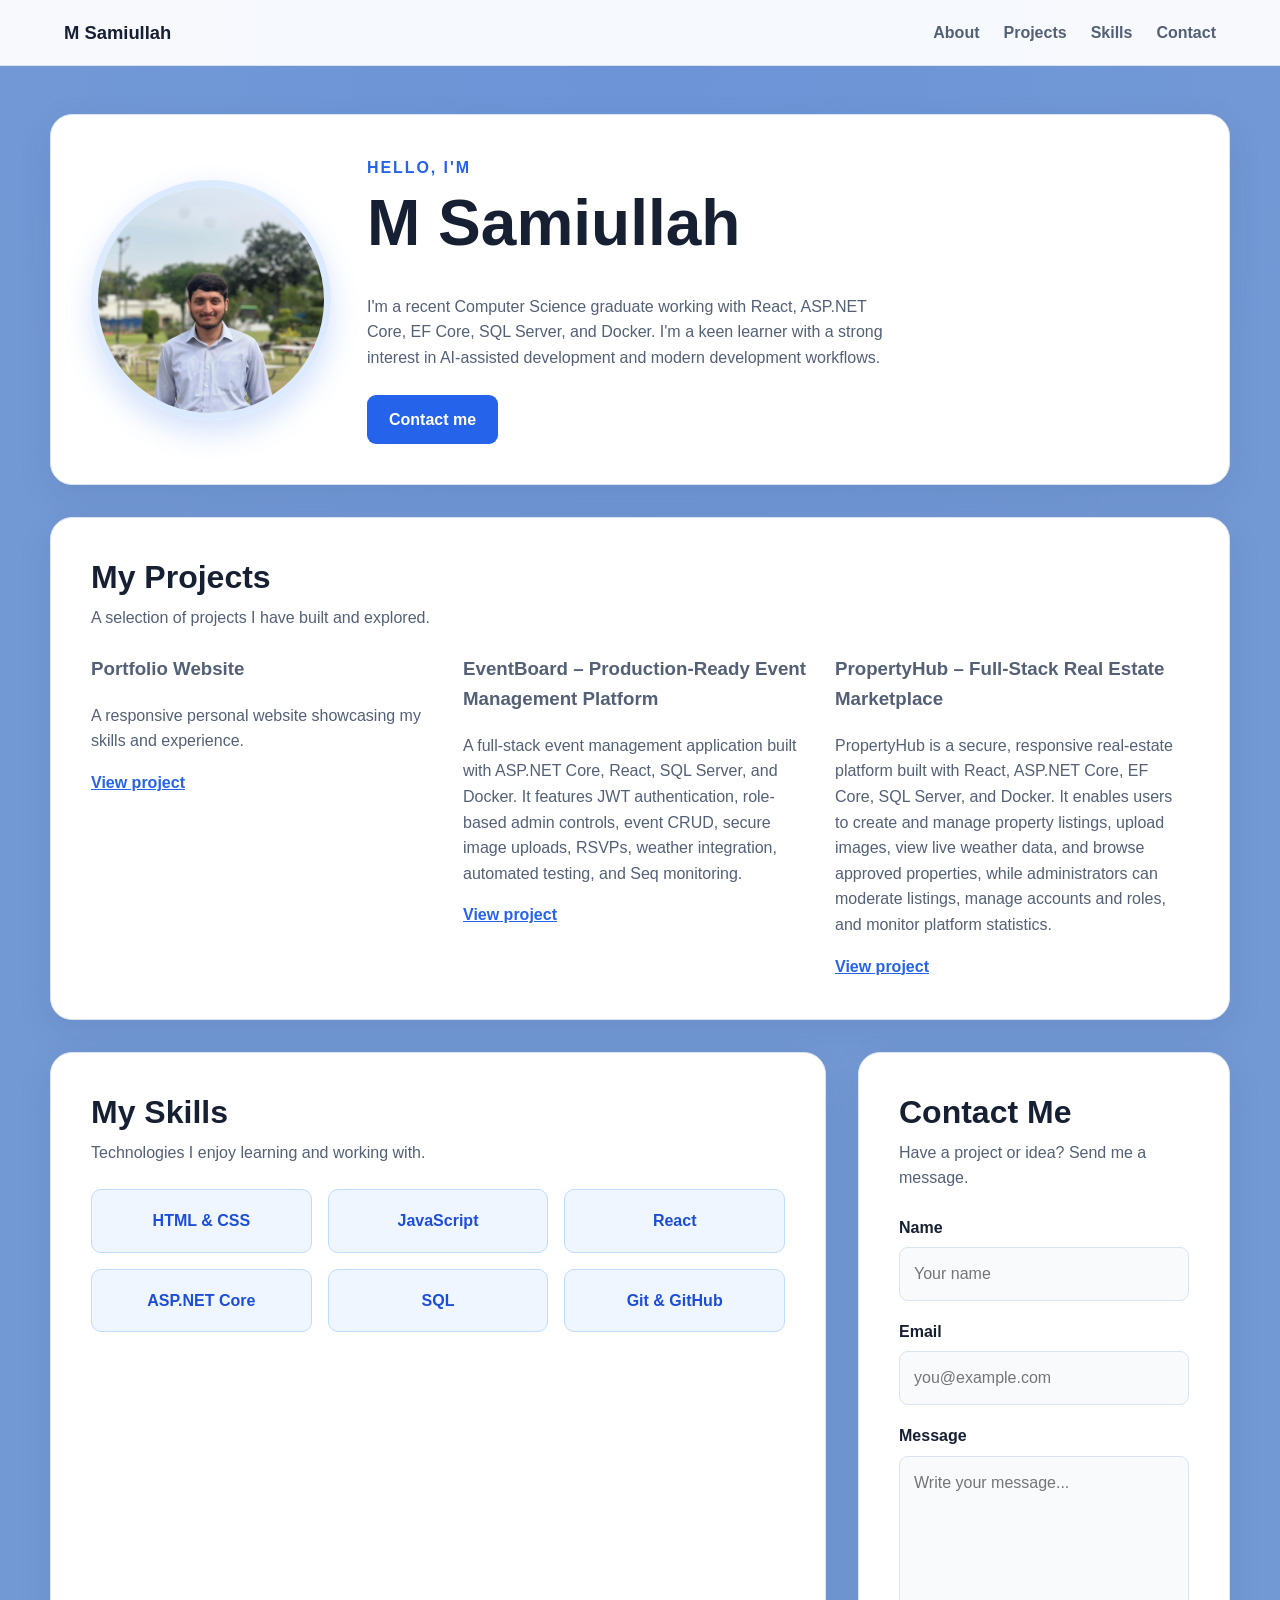
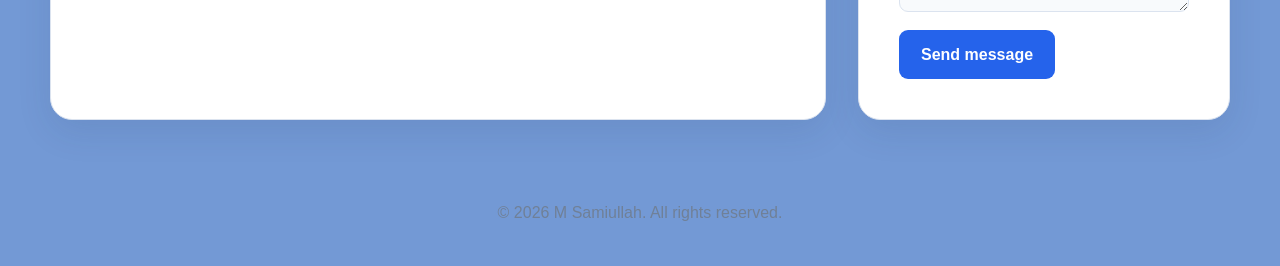
==== index.html @ 7efe5dfb "Add Pages root entry point" ====
<!DOCTYPE html>
<html lang="en">
<head>
  <meta charset="UTF-8" />
  <meta name="viewport" content="width=device-width, initial-scale=1.0" />
  <meta http-equiv="refresh" content="0; url=profile.html" />
  <title>M Samiullah | Portfolio</title>
  <link rel="canonical" href="profile.html" />
</head>
<body>
  <p><a href="profile.html">View M Samiullah's portfolio</a></p>
</body>
</html>
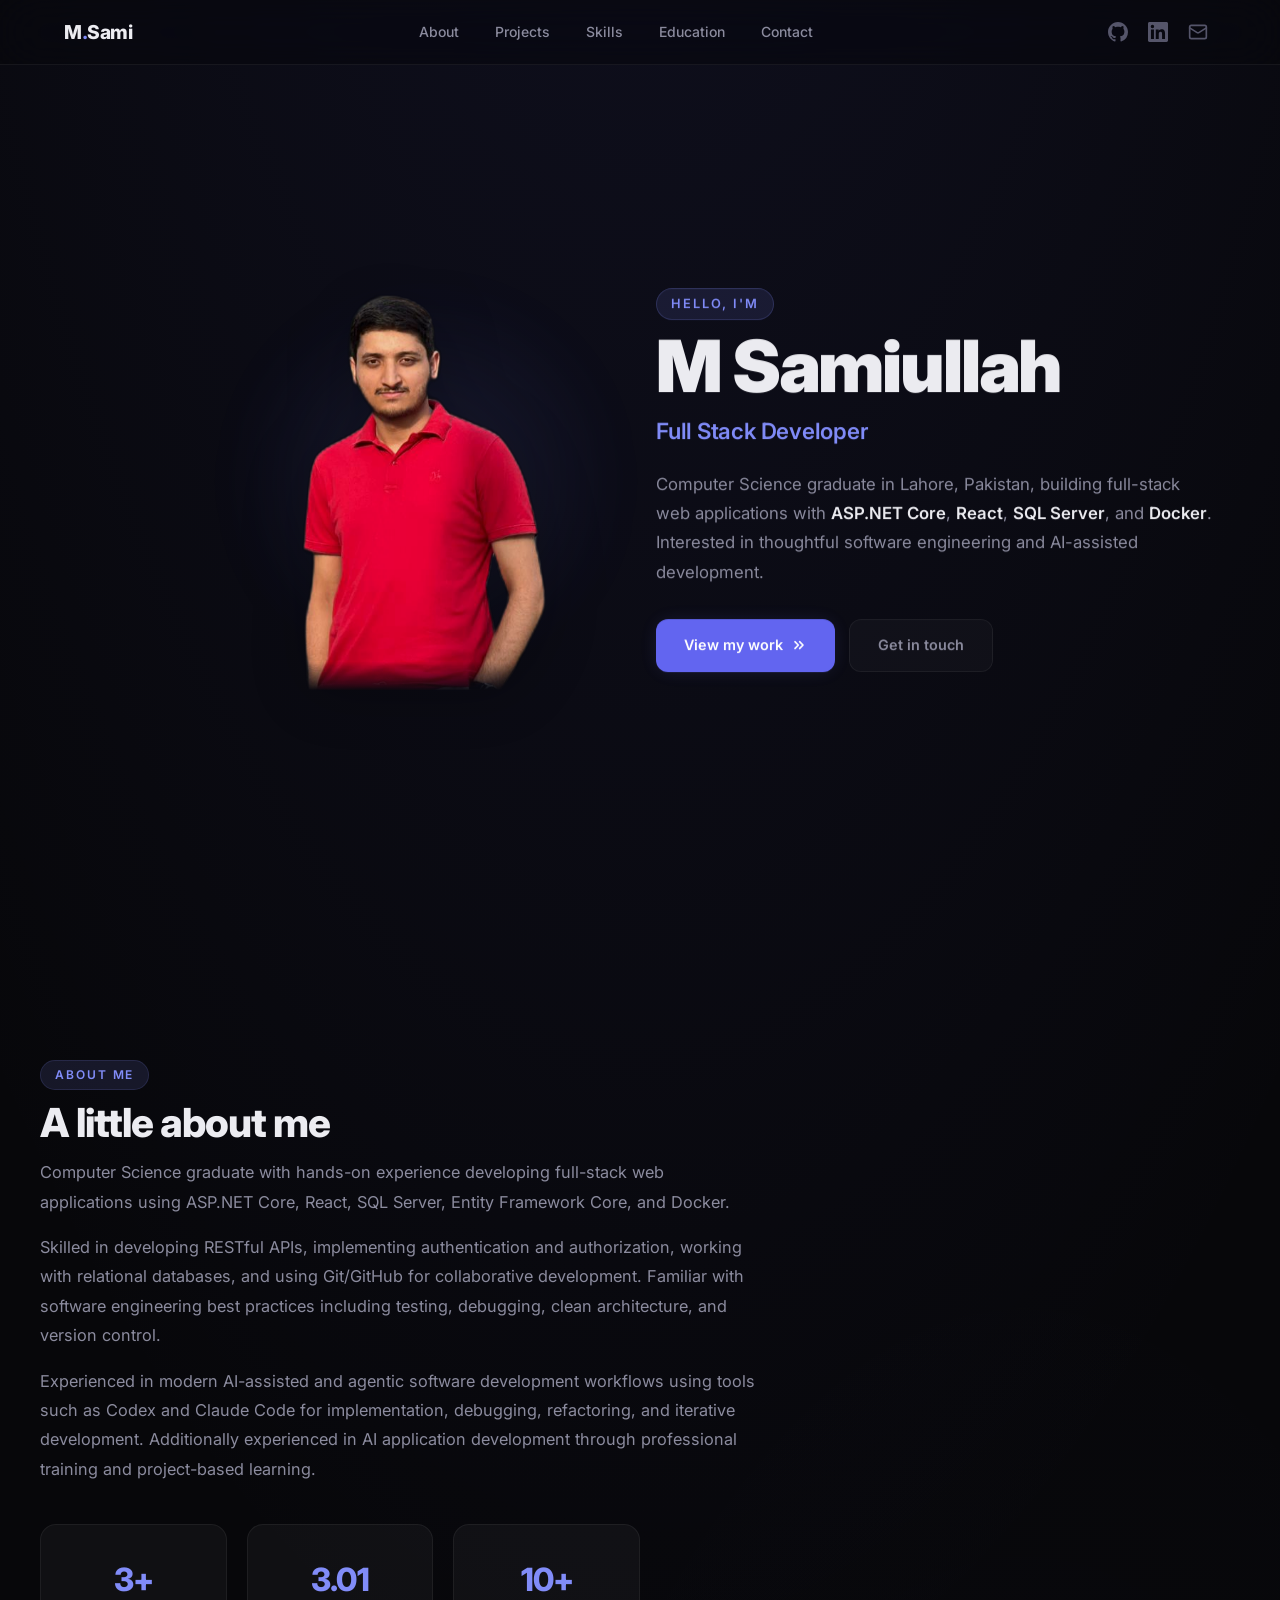
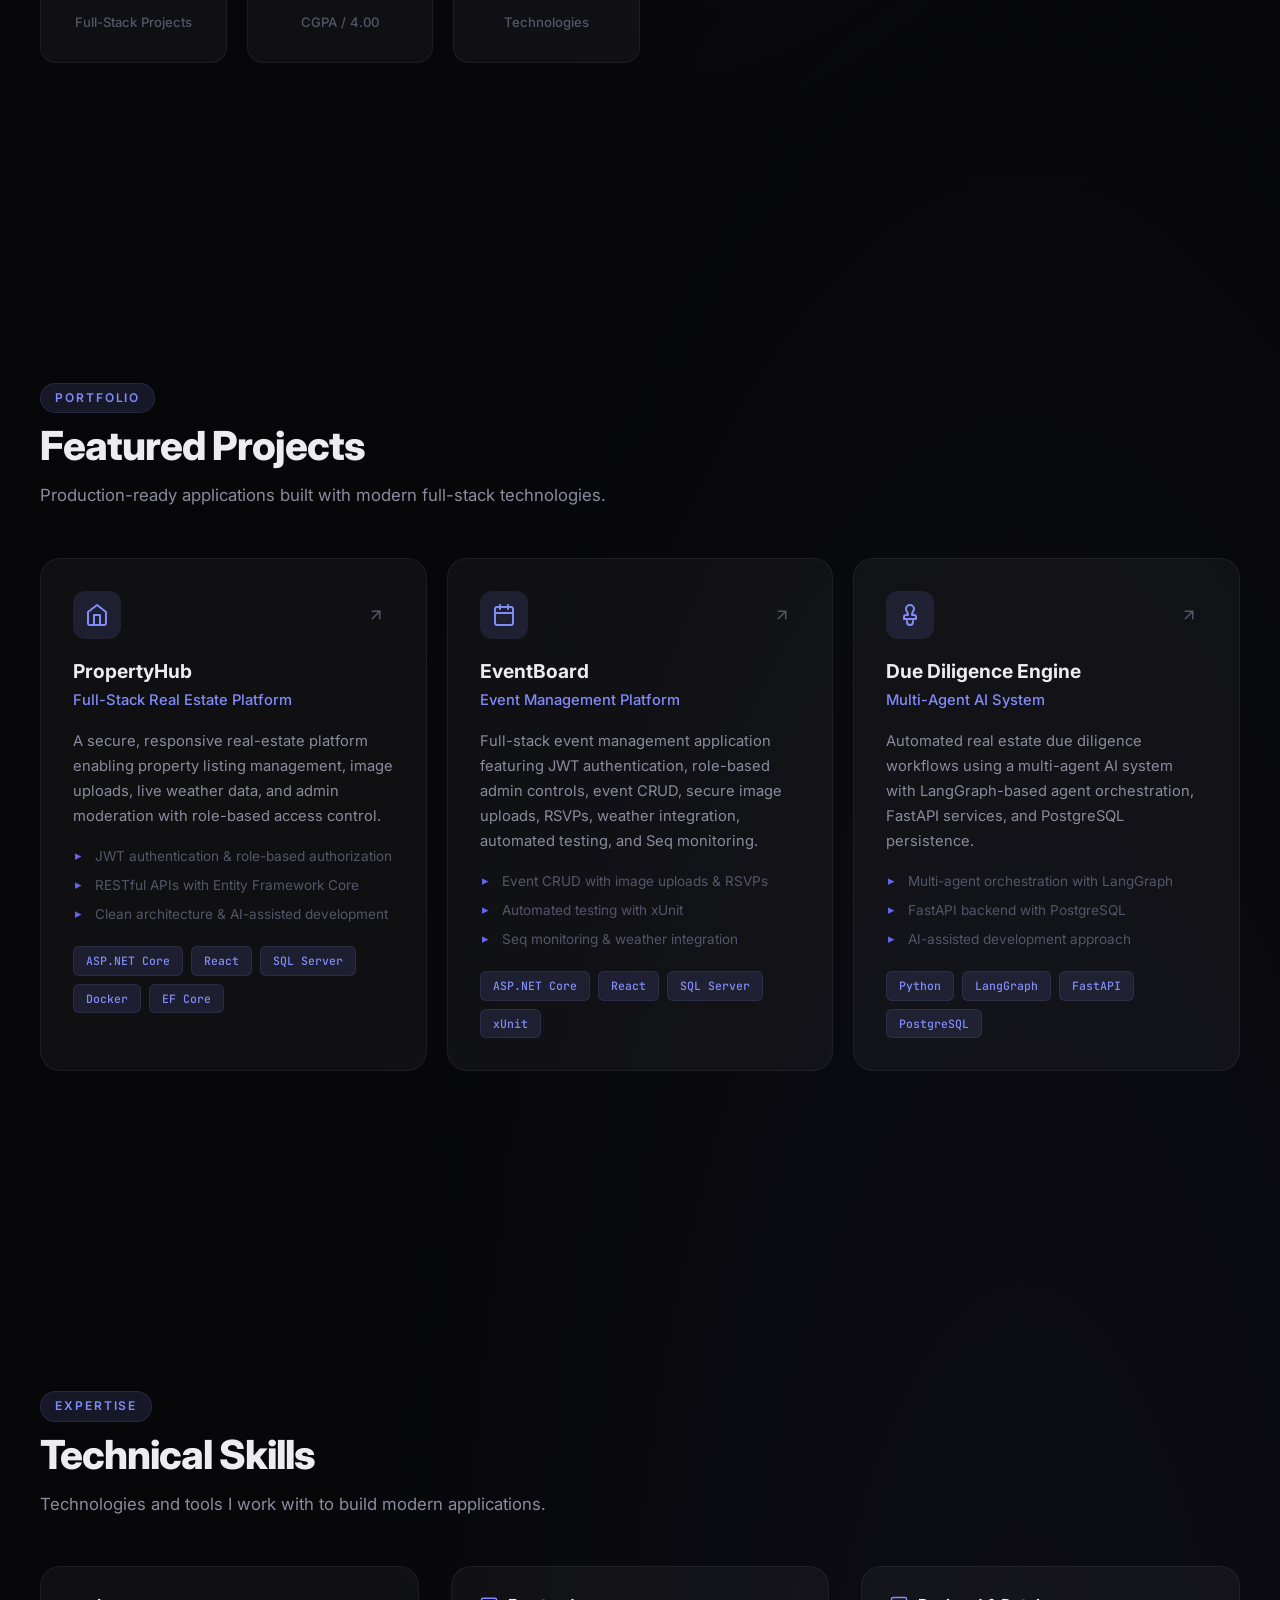
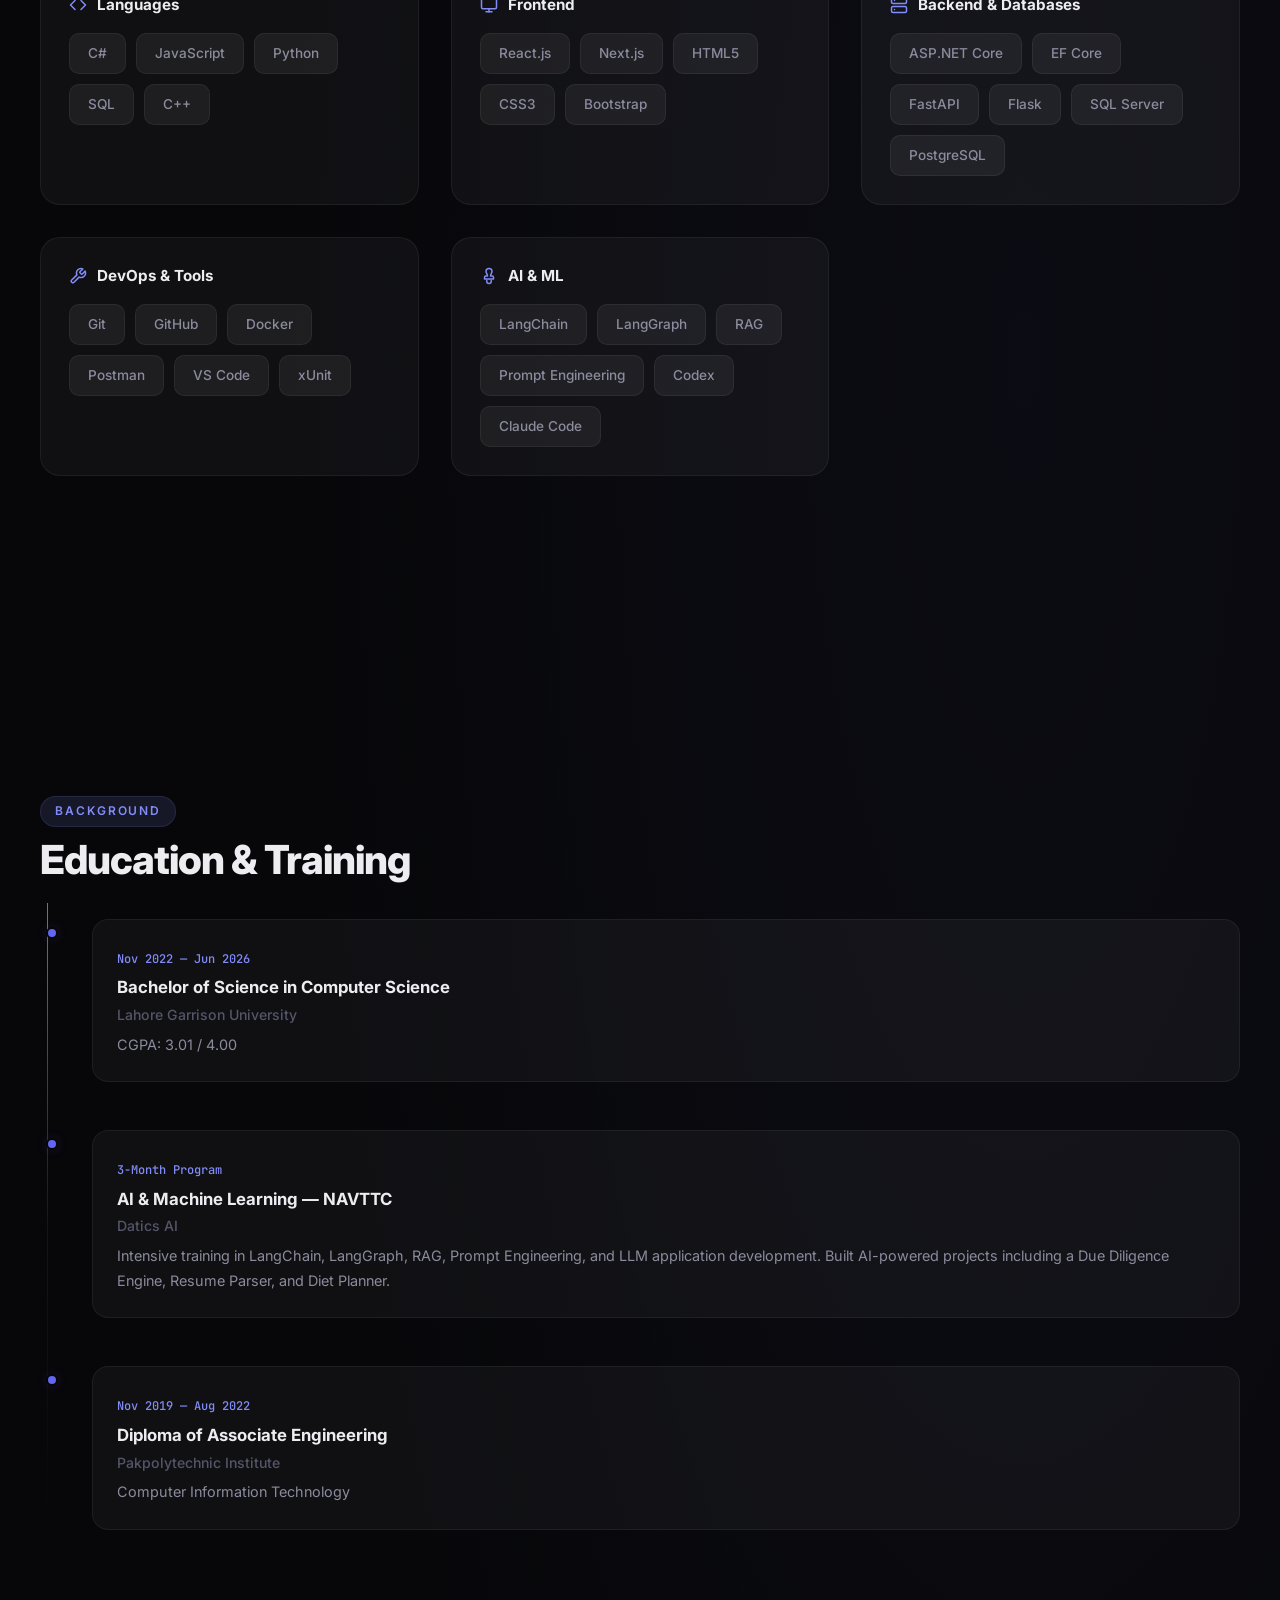
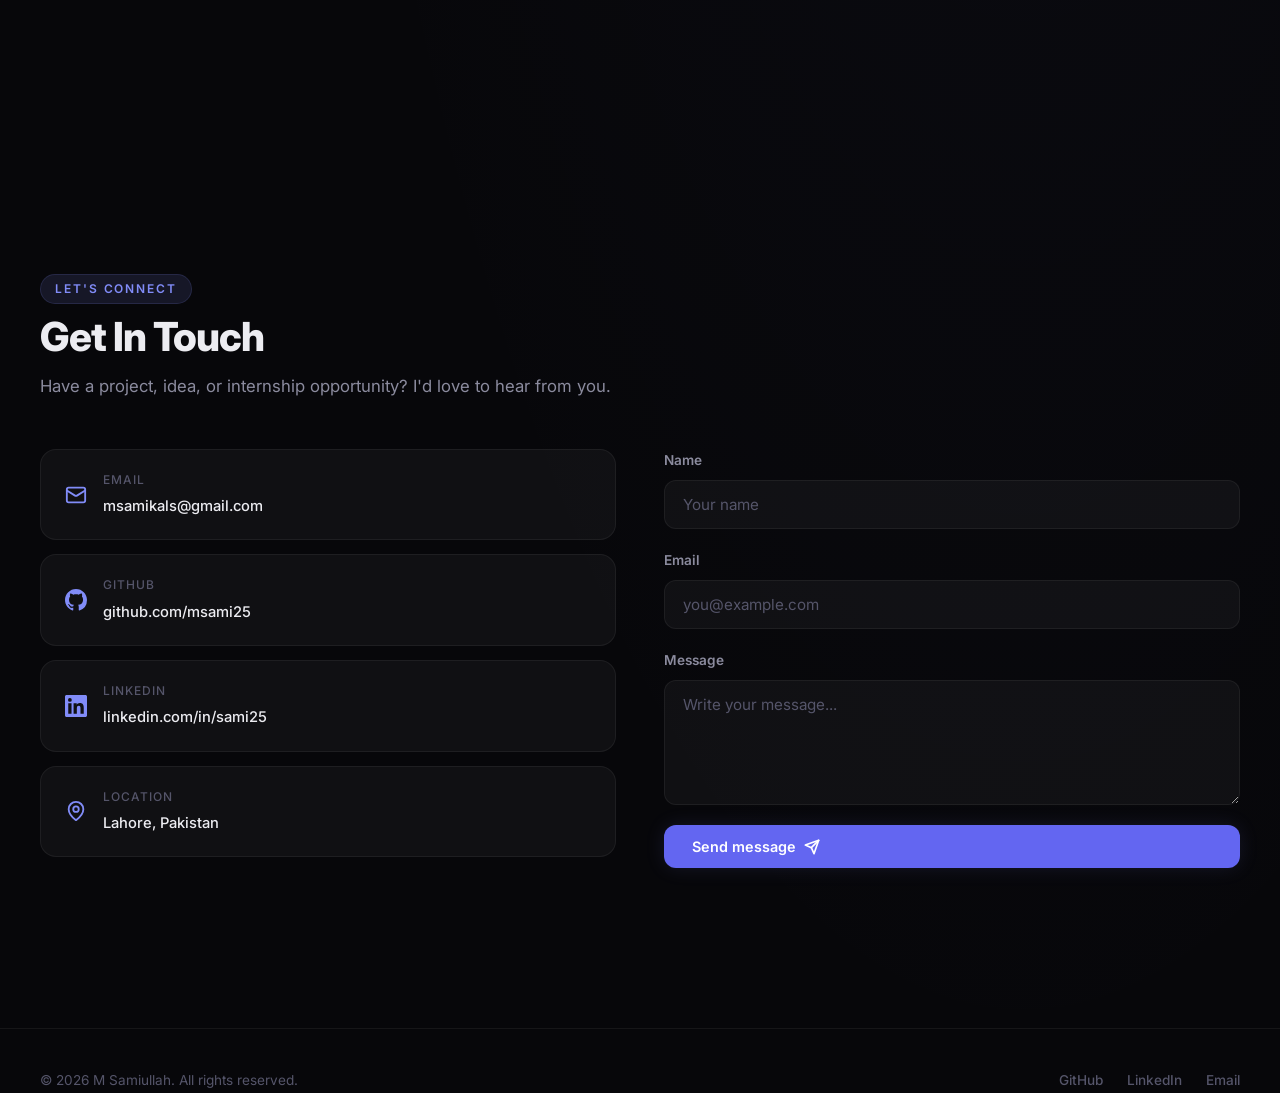
==== commit bc502159: "Polish portfolio and add red shirt portrait cutout" ====
--- a/index.html
+++ b/index.html
@@ -4,7 +4,8 @@
   <meta charset="UTF-8" />
   <meta name="viewport" content="width=device-width, initial-scale=1.0" />
   <meta http-equiv="refresh" content="0; url=profile.html" />
-  <title>M Samiullah | Portfolio</title>
+  <meta name="description" content="M Samiullah — Full Stack Developer portfolio. ASP.NET Core, React, SQL Server, Docker, and AI-assisted development." />
+  <title>M Samiullah | Full Stack Developer</title>
   <link rel="canonical" href="profile.html" />
 </head>
 <body>
